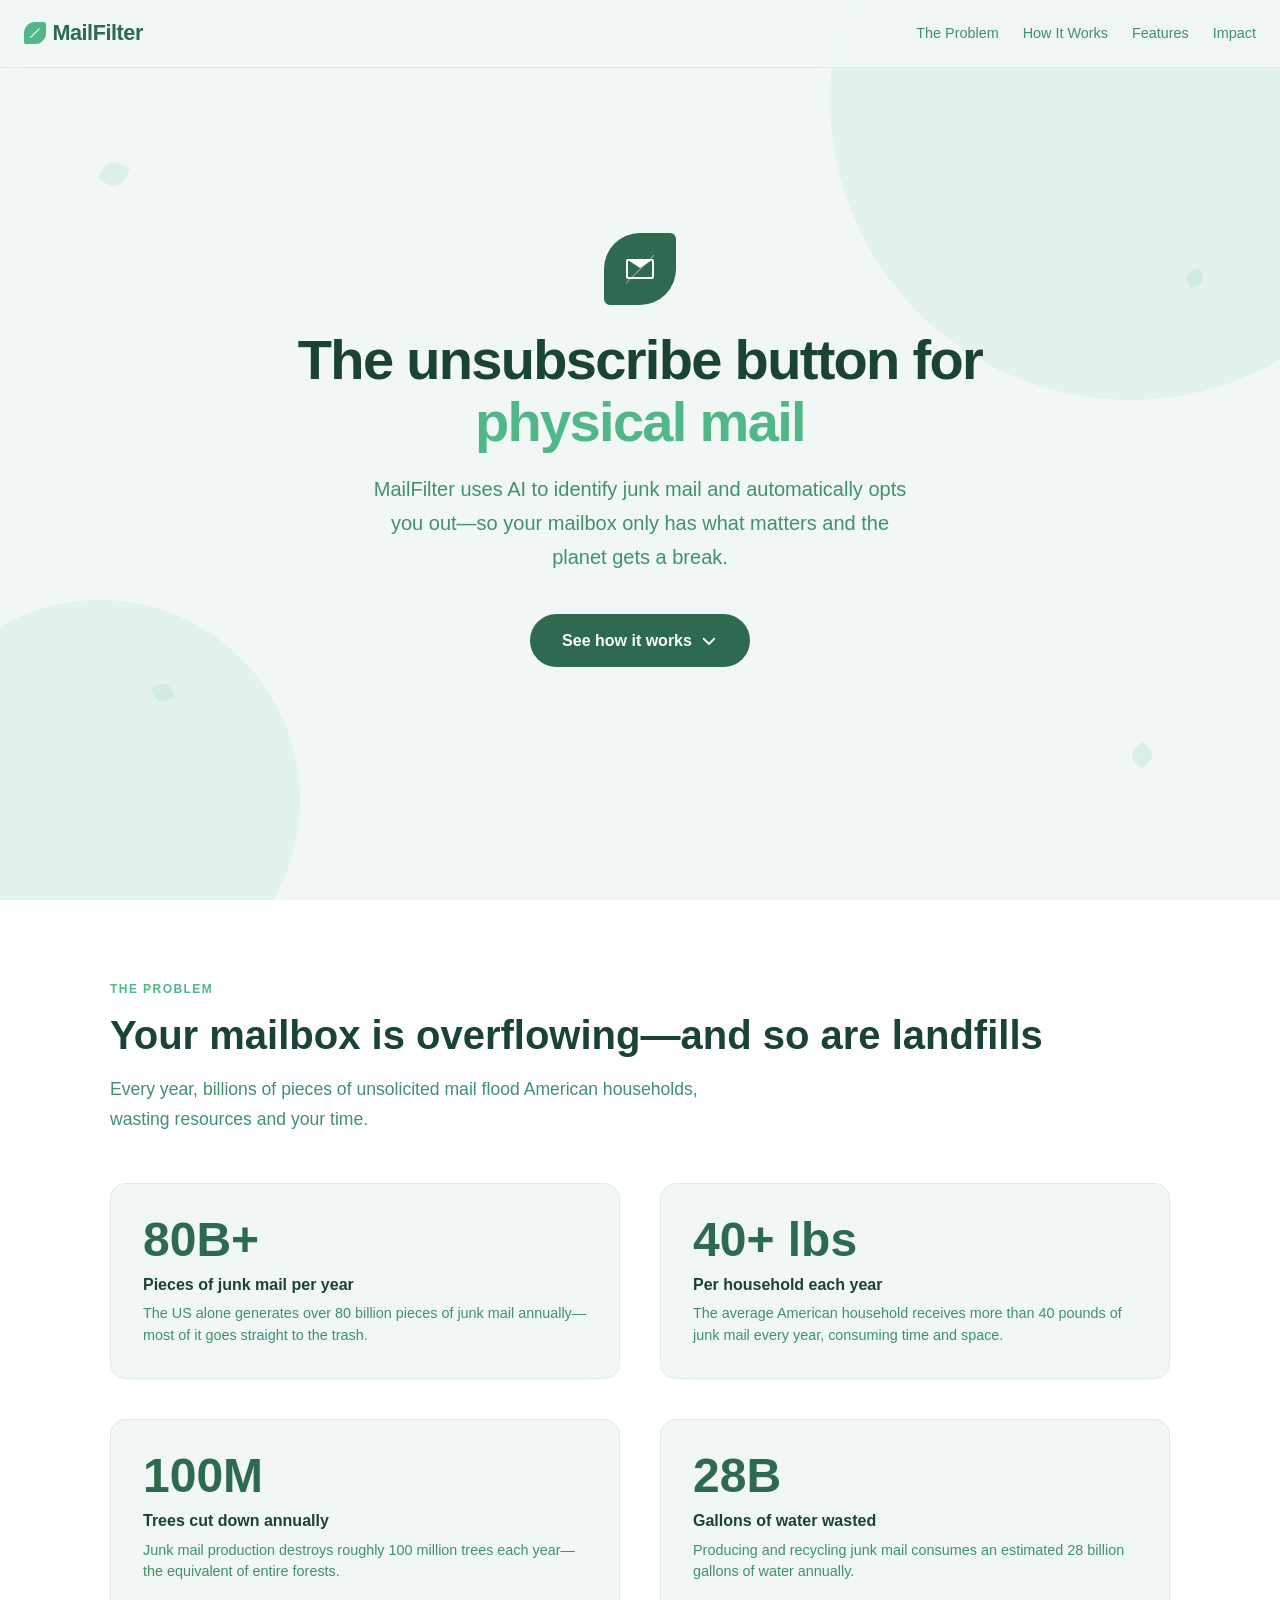
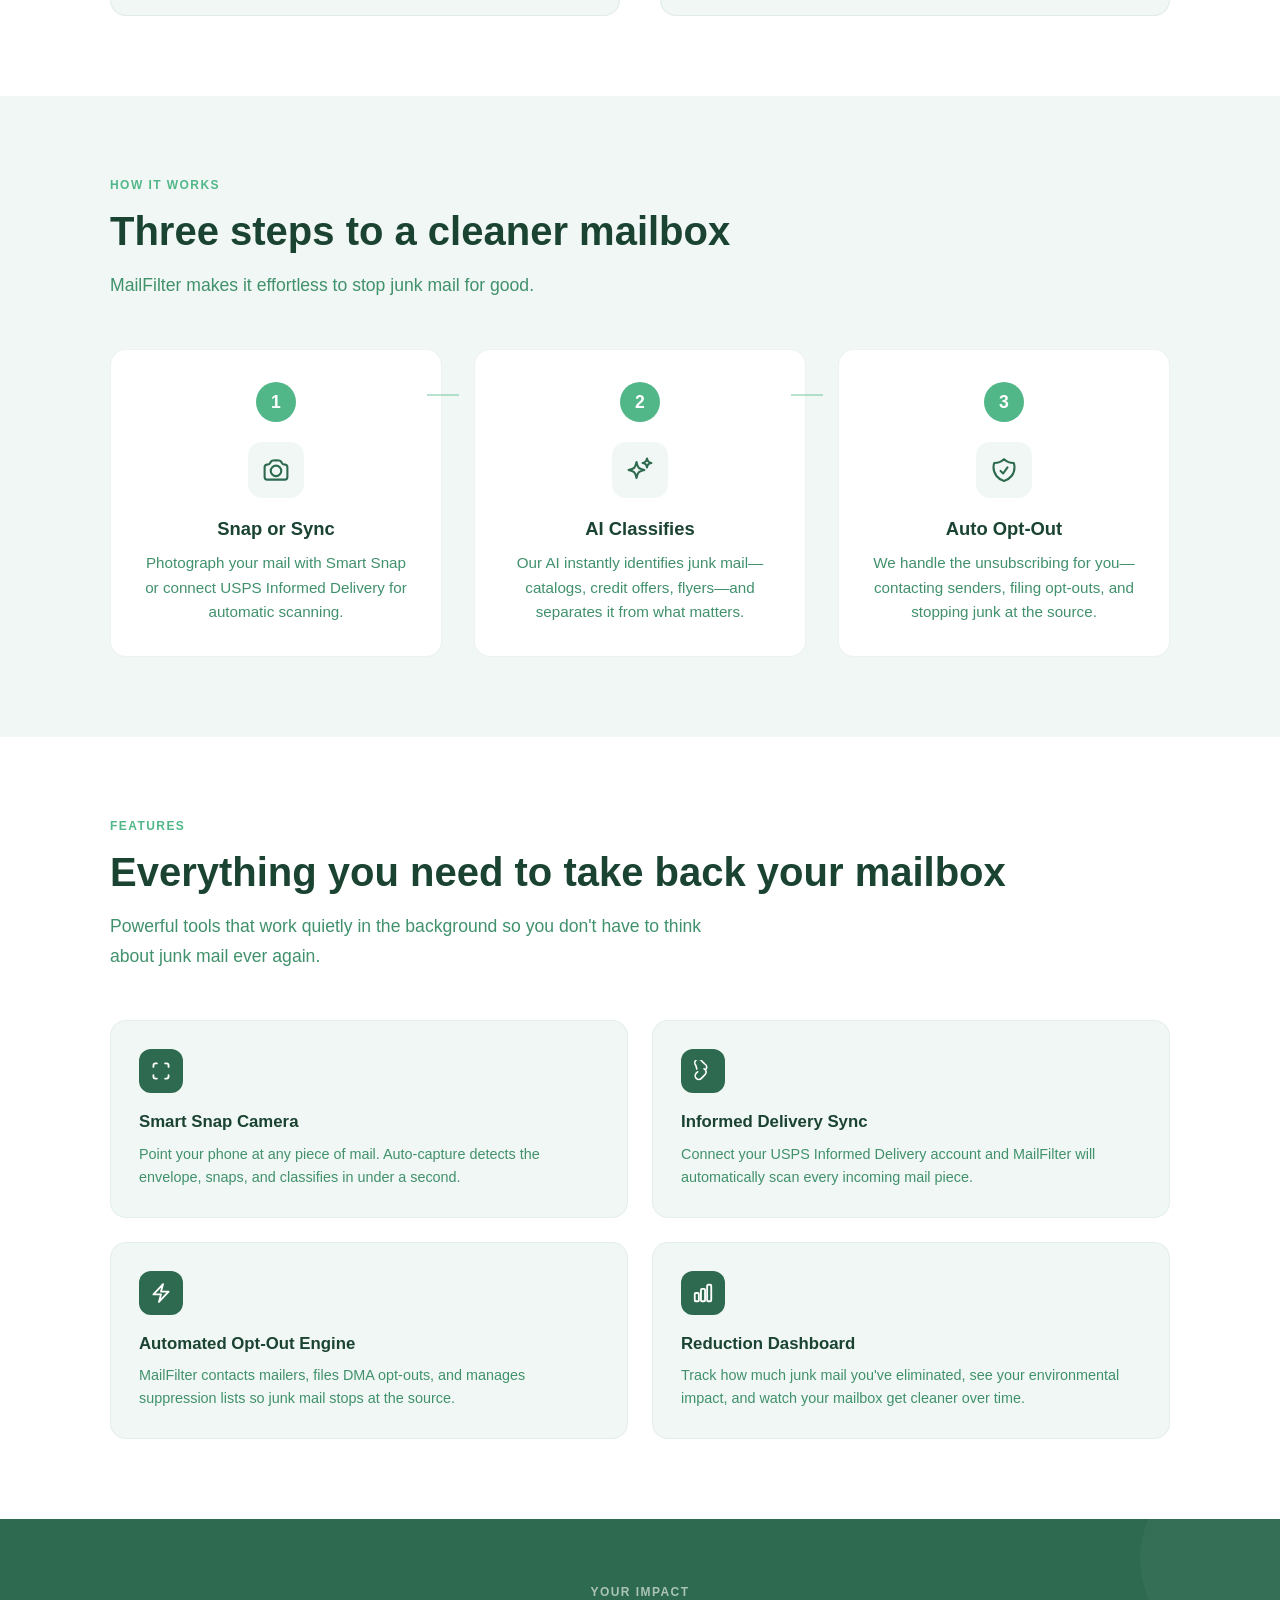
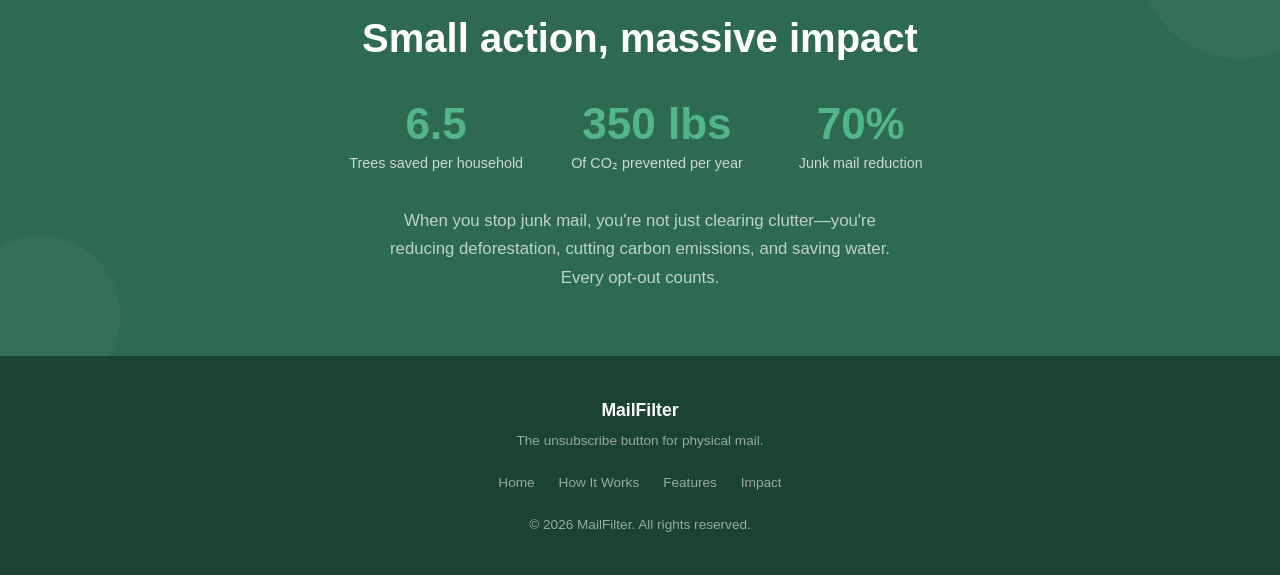
==== index.html @ 35d31c89 "Initial landing page for MailFilter Single-file responsive landing page with eco/green theme, hero, " ====
<!DOCTYPE html>
<html lang="en">
<head>
<meta charset="UTF-8">
<meta name="viewport" content="width=device-width, initial-scale=1.0">
<title>MailFilter — The Unsubscribe Button for Physical Mail</title>
<meta name="description" content="MailFilter uses AI to identify and eliminate physical junk mail. Save trees, reduce waste, reclaim your mailbox.">
<style>
  *, *::before, *::after { margin: 0; padding: 0; box-sizing: border-box; }

  :root {
    --green-primary: #2D6A4F;
    --green-light: #52B788;
    --green-accent: #40916C;
    --green-dark: #1B4332;
    --bg: #F0F7F4;
    --white: #FFFFFF;
    --font: -apple-system, BlinkMacSystemFont, "Segoe UI", Roboto, Helvetica, Arial, sans-serif;
  }

  html { scroll-behavior: smooth; }

  body {
    font-family: var(--font);
    color: var(--green-dark);
    background: var(--bg);
    line-height: 1.6;
    overflow-x: hidden;
  }

  /* ---- NAV ---- */
  nav {
    position: fixed;
    top: 0;
    width: 100%;
    background: rgba(240, 247, 244, 0.92);
    backdrop-filter: blur(10px);
    -webkit-backdrop-filter: blur(10px);
    z-index: 100;
    padding: 1rem 1.5rem;
    display: flex;
    align-items: center;
    justify-content: space-between;
    border-bottom: 1px solid rgba(45, 106, 79, 0.1);
  }

  .logo {
    font-size: 1.35rem;
    font-weight: 700;
    color: var(--green-primary);
    letter-spacing: -0.02em;
    display: flex;
    align-items: center;
    gap: 0.4rem;
    text-decoration: none;
  }

  .logo-leaf {
    display: inline-block;
    width: 22px;
    height: 22px;
    background: var(--green-light);
    border-radius: 50% 2px 50% 2px;
    position: relative;
  }
  .logo-leaf::after {
    content: "";
    position: absolute;
    top: 50%;
    left: 50%;
    width: 60%;
    height: 1px;
    background: var(--white);
    transform: translate(-50%, -50%) rotate(-45deg);
  }

  nav a:not(.logo) {
    color: var(--green-accent);
    text-decoration: none;
    font-size: 0.9rem;
    font-weight: 500;
    transition: color 0.2s;
  }
  nav a:not(.logo):hover { color: var(--green-primary); }

  .nav-links { display: flex; gap: 1.5rem; }

  /* ---- SECTIONS (shared) ---- */
  section { padding: 5rem 1.5rem; }

  .container {
    max-width: 1060px;
    margin: 0 auto;
  }

  .section-label {
    font-size: 0.75rem;
    font-weight: 600;
    letter-spacing: 0.12em;
    text-transform: uppercase;
    color: var(--green-light);
    margin-bottom: 0.75rem;
  }

  .section-title {
    font-size: clamp(1.75rem, 4vw, 2.5rem);
    font-weight: 700;
    line-height: 1.2;
    margin-bottom: 1rem;
    color: var(--green-dark);
  }

  .section-subtitle {
    font-size: 1.1rem;
    color: var(--green-accent);
    max-width: 600px;
    line-height: 1.7;
  }

  /* ---- HERO ---- */
  .hero {
    min-height: 100vh;
    display: flex;
    align-items: center;
    justify-content: center;
    text-align: center;
    padding-top: 5rem;
    position: relative;
    overflow: hidden;
  }

  .hero::before,
  .hero::after {
    content: "";
    position: absolute;
    border-radius: 50%;
    opacity: 0.08;
    background: var(--green-light);
  }
  .hero::before {
    width: 600px;
    height: 600px;
    top: -200px;
    right: -150px;
  }
  .hero::after {
    width: 400px;
    height: 400px;
    bottom: -100px;
    left: -100px;
  }

  .hero-content { position: relative; z-index: 1; max-width: 720px; }

  .hero-icon {
    width: 72px;
    height: 72px;
    margin: 0 auto 1.5rem;
    background: var(--green-primary);
    border-radius: 50% 6px 50% 6px;
    display: flex;
    align-items: center;
    justify-content: center;
    position: relative;
  }
  .hero-icon::after {
    content: "";
    width: 55%;
    height: 1px;
    background: rgba(255,255,255,0.5);
    transform: rotate(-45deg);
    position: absolute;
  }
  .hero-icon .envelope {
    width: 28px;
    height: 20px;
    border: 2px solid var(--white);
    border-radius: 2px;
    position: relative;
  }
  .hero-icon .envelope::before {
    content: "";
    position: absolute;
    top: -1px;
    left: 50%;
    transform: translateX(-50%);
    border: 8px solid transparent;
    border-top: 8px solid var(--white);
    border-left: 12px solid transparent;
    border-right: 12px solid transparent;
  }

  .hero h1 {
    font-size: clamp(2.2rem, 6vw, 3.5rem);
    font-weight: 800;
    line-height: 1.1;
    color: var(--green-dark);
    margin-bottom: 1.25rem;
    letter-spacing: -0.03em;
  }
  .hero h1 span { color: var(--green-light); }

  .hero-tagline {
    font-size: clamp(1.05rem, 2.5vw, 1.25rem);
    color: var(--green-accent);
    max-width: 540px;
    margin: 0 auto 2.5rem;
    line-height: 1.7;
  }

  .hero-cta {
    display: inline-flex;
    align-items: center;
    gap: 0.5rem;
    padding: 0.85rem 2rem;
    background: var(--green-primary);
    color: var(--white);
    border-radius: 50px;
    text-decoration: none;
    font-weight: 600;
    font-size: 1rem;
    transition: background 0.2s, transform 0.2s;
  }
  .hero-cta:hover { background: var(--green-dark); transform: translateY(-1px); }
  .hero-cta svg { width: 18px; height: 18px; }

  /* small floating leaves */
  .leaf-deco {
    position: absolute;
    width: 18px;
    height: 18px;
    background: var(--green-light);
    border-radius: 50% 2px 50% 2px;
    opacity: 0.12;
  }
  .leaf-deco:nth-child(1) { top: 18%; left: 8%; transform: rotate(30deg); width: 24px; height: 24px; }
  .leaf-deco:nth-child(2) { top: 30%; right: 6%; transform: rotate(-20deg); width: 16px; height: 16px; }
  .leaf-deco:nth-child(3) { bottom: 22%; left: 12%; transform: rotate(60deg); }
  .leaf-deco:nth-child(4) { bottom: 15%; right: 10%; transform: rotate(-45deg); width: 20px; height: 20px; }

  /* ---- PROBLEM ---- */
  .problem { background: var(--white); }

  .problem-grid {
    display: grid;
    grid-template-columns: 1fr 1fr;
    gap: 2.5rem;
    margin-top: 3rem;
  }

  .stat-card {
    background: var(--bg);
    border-radius: 16px;
    padding: 2rem;
    border: 1px solid rgba(45, 106, 79, 0.08);
  }

  .stat-number {
    font-size: clamp(2rem, 5vw, 3rem);
    font-weight: 800;
    color: var(--green-primary);
    line-height: 1;
    margin-bottom: 0.5rem;
  }

  .stat-label {
    font-size: 1rem;
    font-weight: 600;
    color: var(--green-dark);
    margin-bottom: 0.35rem;
  }

  .stat-desc {
    font-size: 0.9rem;
    color: var(--green-accent);
    line-height: 1.5;
  }

  /* ---- HOW IT WORKS ---- */
  .steps-grid {
    display: grid;
    grid-template-columns: repeat(3, 1fr);
    gap: 2rem;
    margin-top: 3rem;
  }

  .step-card {
    background: var(--white);
    border-radius: 16px;
    padding: 2rem;
    text-align: center;
    border: 1px solid rgba(45, 106, 79, 0.08);
    position: relative;
  }

  .step-num {
    width: 40px;
    height: 40px;
    border-radius: 50%;
    background: var(--green-light);
    color: var(--white);
    font-weight: 700;
    font-size: 1.1rem;
    display: flex;
    align-items: center;
    justify-content: center;
    margin: 0 auto 1.25rem;
  }

  .step-icon {
    width: 56px;
    height: 56px;
    margin: 0 auto 1rem;
    display: flex;
    align-items: center;
    justify-content: center;
    background: var(--bg);
    border-radius: 14px;
  }
  .step-icon svg { width: 28px; height: 28px; color: var(--green-primary); }

  .step-card h3 {
    font-size: 1.15rem;
    font-weight: 700;
    margin-bottom: 0.5rem;
    color: var(--green-dark);
  }

  .step-card p {
    font-size: 0.95rem;
    color: var(--green-accent);
    line-height: 1.6;
  }

  /* connector lines between steps */
  .step-card:not(:last-child)::after {
    content: "";
    position: absolute;
    top: 2.75rem;
    right: -1.1rem;
    width: 2rem;
    height: 2px;
    background: var(--green-light);
    opacity: 0.4;
  }

  /* ---- FEATURES ---- */
  .features { background: var(--white); }

  .features-grid {
    display: grid;
    grid-template-columns: 1fr 1fr;
    gap: 1.5rem;
    margin-top: 3rem;
  }

  .feature-card {
    background: var(--bg);
    border-radius: 16px;
    padding: 1.75rem;
    border: 1px solid rgba(45, 106, 79, 0.06);
    transition: transform 0.2s;
  }
  .feature-card:hover { transform: translateY(-2px); }

  .feature-icon {
    width: 44px;
    height: 44px;
    border-radius: 12px;
    background: var(--green-primary);
    display: flex;
    align-items: center;
    justify-content: center;
    margin-bottom: 1rem;
  }
  .feature-icon svg { width: 22px; height: 22px; color: var(--white); }

  .feature-card h3 {
    font-size: 1.05rem;
    font-weight: 700;
    margin-bottom: 0.4rem;
    color: var(--green-dark);
  }

  .feature-card p {
    font-size: 0.9rem;
    color: var(--green-accent);
    line-height: 1.6;
  }

  /* ---- IMPACT ---- */
  .impact-banner {
    background: var(--green-primary);
    color: var(--white);
    text-align: center;
    padding: 4rem 1.5rem;
    position: relative;
    overflow: hidden;
  }

  .impact-banner::before {
    content: "";
    position: absolute;
    top: -60px;
    right: -60px;
    width: 200px;
    height: 200px;
    border-radius: 50%;
    background: rgba(255,255,255,0.04);
  }
  .impact-banner::after {
    content: "";
    position: absolute;
    bottom: -40px;
    left: -40px;
    width: 160px;
    height: 160px;
    border-radius: 50%;
    background: rgba(255,255,255,0.04);
  }

  .impact-banner .section-label { color: rgba(255,255,255,0.6); }
  .impact-banner .section-title { color: var(--white); }

  .impact-stats {
    display: flex;
    justify-content: center;
    gap: 3rem;
    flex-wrap: wrap;
    margin-top: 2.5rem;
    position: relative;
    z-index: 1;
  }

  .impact-stat {
    text-align: center;
    min-width: 140px;
  }

  .impact-stat-num {
    font-size: clamp(2rem, 5vw, 2.75rem);
    font-weight: 800;
    line-height: 1;
    margin-bottom: 0.35rem;
    color: var(--green-light);
  }

  .impact-stat-label {
    font-size: 0.9rem;
    color: rgba(255,255,255,0.75);
  }

  .impact-message {
    margin-top: 2rem;
    font-size: 1.05rem;
    color: rgba(255,255,255,0.7);
    max-width: 500px;
    margin-left: auto;
    margin-right: auto;
    line-height: 1.7;
    position: relative;
    z-index: 1;
  }

  /* ---- FOOTER ---- */
  footer {
    background: var(--green-dark);
    color: rgba(255,255,255,0.55);
    text-align: center;
    padding: 2.5rem 1.5rem;
    font-size: 0.85rem;
  }

  .footer-logo {
    font-size: 1.1rem;
    font-weight: 700;
    color: var(--white);
    margin-bottom: 0.35rem;
  }

  .footer-tagline {
    margin-bottom: 1.25rem;
    font-size: 0.85rem;
  }

  .footer-links {
    display: flex;
    justify-content: center;
    gap: 1.5rem;
    margin-bottom: 1.25rem;
  }

  .footer-links a {
    color: rgba(255,255,255,0.55);
    text-decoration: none;
    font-size: 0.85rem;
    transition: color 0.2s;
  }
  .footer-links a:hover { color: var(--white); }

  /* ---- RESPONSIVE ---- */
  @media (max-width: 768px) {
    .nav-links { display: none; }
    section { padding: 3.5rem 1.25rem; }

    .problem-grid { grid-template-columns: 1fr; gap: 1.25rem; }
    .steps-grid { grid-template-columns: 1fr; gap: 1.25rem; }
    .step-card:not(:last-child)::after { display: none; }
    .features-grid { grid-template-columns: 1fr; gap: 1.25rem; }

    .impact-stats { gap: 2rem; }
  }

  @media (max-width: 480px) {
    .hero { min-height: 90vh; }
    .hero h1 { font-size: 2rem; }
  }
</style>
</head>
<body>

<!-- NAV -->
<nav>
  <a href="#" class="logo">
    <span class="logo-leaf"></span>
    MailFilter
  </a>
  <div class="nav-links">
    <a href="#problem">The Problem</a>
    <a href="#how-it-works">How It Works</a>
    <a href="#features">Features</a>
    <a href="#impact">Impact</a>
  </div>
</nav>

<!-- HERO -->
<section class="hero" id="hero">
  <div class="leaf-deco"></div>
  <div class="leaf-deco"></div>
  <div class="leaf-deco"></div>
  <div class="leaf-deco"></div>
  <div class="hero-content">
    <div class="hero-icon">
      <div class="envelope"></div>
    </div>
    <h1>The unsubscribe button for <span>physical mail</span></h1>
    <p class="hero-tagline">
      MailFilter uses AI to identify junk mail and automatically opts you out&mdash;so your
      mailbox only has what matters and the planet gets a break.
    </p>
    <a href="#how-it-works" class="hero-cta">
      See how it works
      <svg xmlns="http://www.w3.org/2000/svg" fill="none" viewBox="0 0 24 24" stroke="currentColor" stroke-width="2.5">
        <path stroke-linecap="round" stroke-linejoin="round" d="M19 9l-7 7-7-7"/>
      </svg>
    </a>
  </div>
</section>

<!-- PROBLEM -->
<section class="problem" id="problem">
  <div class="container">
    <p class="section-label">The Problem</p>
    <h2 class="section-title">Your mailbox is overflowing&mdash;and so are landfills</h2>
    <p class="section-subtitle">
      Every year, billions of pieces of unsolicited mail flood American households, wasting resources and your time.
    </p>

    <div class="problem-grid">
      <div class="stat-card">
        <div class="stat-number">80B+</div>
        <div class="stat-label">Pieces of junk mail per year</div>
        <p class="stat-desc">The US alone generates over 80 billion pieces of junk mail annually&mdash;most of it goes straight to the trash.</p>
      </div>
      <div class="stat-card">
        <div class="stat-number">40+ lbs</div>
        <div class="stat-label">Per household each year</div>
        <p class="stat-desc">The average American household receives more than 40 pounds of junk mail every year, consuming time and space.</p>
      </div>
      <div class="stat-card">
        <div class="stat-number">100M</div>
        <div class="stat-label">Trees cut down annually</div>
        <p class="stat-desc">Junk mail production destroys roughly 100 million trees each year&mdash;the equivalent of entire forests.</p>
      </div>
      <div class="stat-card">
        <div class="stat-number">28B</div>
        <div class="stat-label">Gallons of water wasted</div>
        <p class="stat-desc">Producing and recycling junk mail consumes an estimated 28 billion gallons of water annually.</p>
      </div>
    </div>
  </div>
</section>

<!-- HOW IT WORKS -->
<section class="how-it-works" id="how-it-works">
  <div class="container">
    <p class="section-label">How It Works</p>
    <h2 class="section-title">Three steps to a cleaner mailbox</h2>
    <p class="section-subtitle">
      MailFilter makes it effortless to stop junk mail for good.
    </p>

    <div class="steps-grid">
      <div class="step-card">
        <div class="step-num">1</div>
        <div class="step-icon">
          <!-- camera icon -->
          <svg xmlns="http://www.w3.org/2000/svg" fill="none" viewBox="0 0 24 24" stroke="currentColor" stroke-width="1.8">
            <path stroke-linecap="round" stroke-linejoin="round" d="M6.827 6.175A2.31 2.31 0 015.186 7.23c-.38.054-.757.112-1.134.175C2.999 7.58 2.25 8.507 2.25 9.574V18a2.25 2.25 0 002.25 2.25h15A2.25 2.25 0 0021.75 18V9.574c0-1.067-.75-1.994-1.802-2.169a47.865 47.865 0 00-1.134-.175 2.31 2.31 0 01-1.64-1.055l-.822-1.316a2.192 2.192 0 00-1.736-1.039 48.774 48.774 0 00-5.232 0 2.192 2.192 0 00-1.736 1.039l-.821 1.316z"/>
            <path stroke-linecap="round" stroke-linejoin="round" d="M16.5 12.75a4.5 4.5 0 11-9 0 4.5 4.5 0 019 0z"/>
          </svg>
        </div>
        <h3>Snap or Sync</h3>
        <p>Photograph your mail with Smart Snap or connect USPS Informed Delivery for automatic scanning.</p>
      </div>

      <div class="step-card">
        <div class="step-num">2</div>
        <div class="step-icon">
          <!-- sparkle/AI icon -->
          <svg xmlns="http://www.w3.org/2000/svg" fill="none" viewBox="0 0 24 24" stroke="currentColor" stroke-width="1.8">
            <path stroke-linecap="round" stroke-linejoin="round" d="M9.813 15.904L9 18.75l-.813-2.846a4.5 4.5 0 00-3.09-3.09L2.25 12l2.846-.813a4.5 4.5 0 003.09-3.09L9 5.25l.813 2.846a4.5 4.5 0 003.09 3.09L15.75 12l-2.846.813a4.5 4.5 0 00-3.09 3.09zM18.259 8.715L18 9.75l-.259-1.035a3.375 3.375 0 00-2.455-2.456L14.25 6l1.036-.259a3.375 3.375 0 002.455-2.456L18 2.25l.259 1.035a3.375 3.375 0 002.455 2.456L21.75 6l-1.036.259a3.375 3.375 0 00-2.455 2.456z"/>
          </svg>
        </div>
        <h3>AI Classifies</h3>
        <p>Our AI instantly identifies junk mail&mdash;catalogs, credit offers, flyers&mdash;and separates it from what matters.</p>
      </div>

      <div class="step-card">
        <div class="step-num">3</div>
        <div class="step-icon">
          <!-- shield/check icon -->
          <svg xmlns="http://www.w3.org/2000/svg" fill="none" viewBox="0 0 24 24" stroke="currentColor" stroke-width="1.8">
            <path stroke-linecap="round" stroke-linejoin="round" d="M9 12.75L11.25 15 15 9.75m-3-7.036A11.959 11.959 0 013.598 6 11.99 11.99 0 003 9.749c0 5.592 3.824 10.29 9 11.623 5.176-1.332 9-6.03 9-11.622 0-1.31-.21-2.571-.598-3.751h-.152c-3.196 0-6.1-1.248-8.25-3.285z"/>
          </svg>
        </div>
        <h3>Auto Opt-Out</h3>
        <p>We handle the unsubscribing for you&mdash;contacting senders, filing opt-outs, and stopping junk at the source.</p>
      </div>
    </div>
  </div>
</section>

<!-- FEATURES -->
<section class="features" id="features">
  <div class="container">
    <p class="section-label">Features</p>
    <h2 class="section-title">Everything you need to take back your mailbox</h2>
    <p class="section-subtitle">
      Powerful tools that work quietly in the background so you don't have to think about junk mail ever again.
    </p>

    <div class="features-grid">
      <div class="feature-card">
        <div class="feature-icon">
          <!-- camera viewfinder -->
          <svg xmlns="http://www.w3.org/2000/svg" fill="none" viewBox="0 0 24 24" stroke="currentColor" stroke-width="2">
            <path stroke-linecap="round" stroke-linejoin="round" d="M7.5 3.75H6A2.25 2.25 0 003.75 6v1.5M16.5 3.75H18A2.25 2.25 0 0120.25 6v1.5m0 9V18A2.25 2.25 0 0118 20.25h-1.5m-9 0H6A2.25 2.25 0 013.75 18v-1.5"/>
          </svg>
        </div>
        <h3>Smart Snap Camera</h3>
        <p>Point your phone at any piece of mail. Auto-capture detects the envelope, snaps, and classifies in under a second.</p>
      </div>

      <div class="feature-card">
        <div class="feature-icon">
          <!-- inbox/link -->
          <svg xmlns="http://www.w3.org/2000/svg" fill="none" viewBox="0 0 24 24" stroke="currentColor" stroke-width="2">
            <path stroke-linecap="round" stroke-linejoin="round" d="M13.19 8.688a4.5 4.5 0 011.242 7.244l-4.5 4.5a4.5 4.5 0 01-6.364-6.364l1.757-1.757m9.86-2.54a4.5 4.5 0 00-1.242-7.244l-4.5-4.5a4.5 4.5 0 00-6.364 6.364L4.25 8.81" transform="translate(1.5,2) scale(0.88)"/>
          </svg>
        </div>
        <h3>Informed Delivery Sync</h3>
        <p>Connect your USPS Informed Delivery account and MailFilter will automatically scan every incoming mail piece.</p>
      </div>

      <div class="feature-card">
        <div class="feature-icon">
          <!-- bolt -->
          <svg xmlns="http://www.w3.org/2000/svg" fill="none" viewBox="0 0 24 24" stroke="currentColor" stroke-width="2">
            <path stroke-linecap="round" stroke-linejoin="round" d="M3.75 13.5l10.5-11.25L12 10.5h8.25L9.75 21.75 12 13.5H3.75z"/>
          </svg>
        </div>
        <h3>Automated Opt-Out Engine</h3>
        <p>MailFilter contacts mailers, files DMA opt-outs, and manages suppression lists so junk mail stops at the source.</p>
      </div>

      <div class="feature-card">
        <div class="feature-icon">
          <!-- chart -->
          <svg xmlns="http://www.w3.org/2000/svg" fill="none" viewBox="0 0 24 24" stroke="currentColor" stroke-width="2">
            <path stroke-linecap="round" stroke-linejoin="round" d="M3 13.125C3 12.504 3.504 12 4.125 12h2.25c.621 0 1.125.504 1.125 1.125v6.75C7.5 20.496 6.996 21 6.375 21h-2.25A1.125 1.125 0 013 19.875v-6.75zM9.75 8.625c0-.621.504-1.125 1.125-1.125h2.25c.621 0 1.125.504 1.125 1.125v11.25c0 .621-.504 1.125-1.125 1.125h-2.25a1.125 1.125 0 01-1.125-1.125V8.625zM16.5 4.125c0-.621.504-1.125 1.125-1.125h2.25C20.496 3 21 3.504 21 4.125v15.75c0 .621-.504 1.125-1.125 1.125h-2.25a1.125 1.125 0 01-1.125-1.125V4.125z"/>
          </svg>
        </div>
        <h3>Reduction Dashboard</h3>
        <p>Track how much junk mail you've eliminated, see your environmental impact, and watch your mailbox get cleaner over time.</p>
      </div>
    </div>
  </div>
</section>

<!-- IMPACT -->
<section class="impact-banner" id="impact">
  <div class="container">
    <p class="section-label">Your Impact</p>
    <h2 class="section-title">Small action, massive impact</h2>

    <div class="impact-stats">
      <div class="impact-stat">
        <div class="impact-stat-num">6.5</div>
        <div class="impact-stat-label">Trees saved per household</div>
      </div>
      <div class="impact-stat">
        <div class="impact-stat-num">350 lbs</div>
        <div class="impact-stat-label">Of CO&#8322; prevented per year</div>
      </div>
      <div class="impact-stat">
        <div class="impact-stat-num">70%</div>
        <div class="impact-stat-label">Junk mail reduction</div>
      </div>
    </div>

    <p class="impact-message">
      When you stop junk mail, you're not just clearing clutter&mdash;you're reducing deforestation,
      cutting carbon emissions, and saving water. Every opt-out counts.
    </p>
  </div>
</section>

<!-- FOOTER -->
<footer>
  <div class="footer-logo">MailFilter</div>
  <p class="footer-tagline">The unsubscribe button for physical mail.</p>
  <div class="footer-links">
    <a href="#hero">Home</a>
    <a href="#how-it-works">How It Works</a>
    <a href="#features">Features</a>
    <a href="#impact">Impact</a>
  </div>
  <p>&copy; 2026 MailFilter. All rights reserved.</p>
</footer>

</body>
</html>
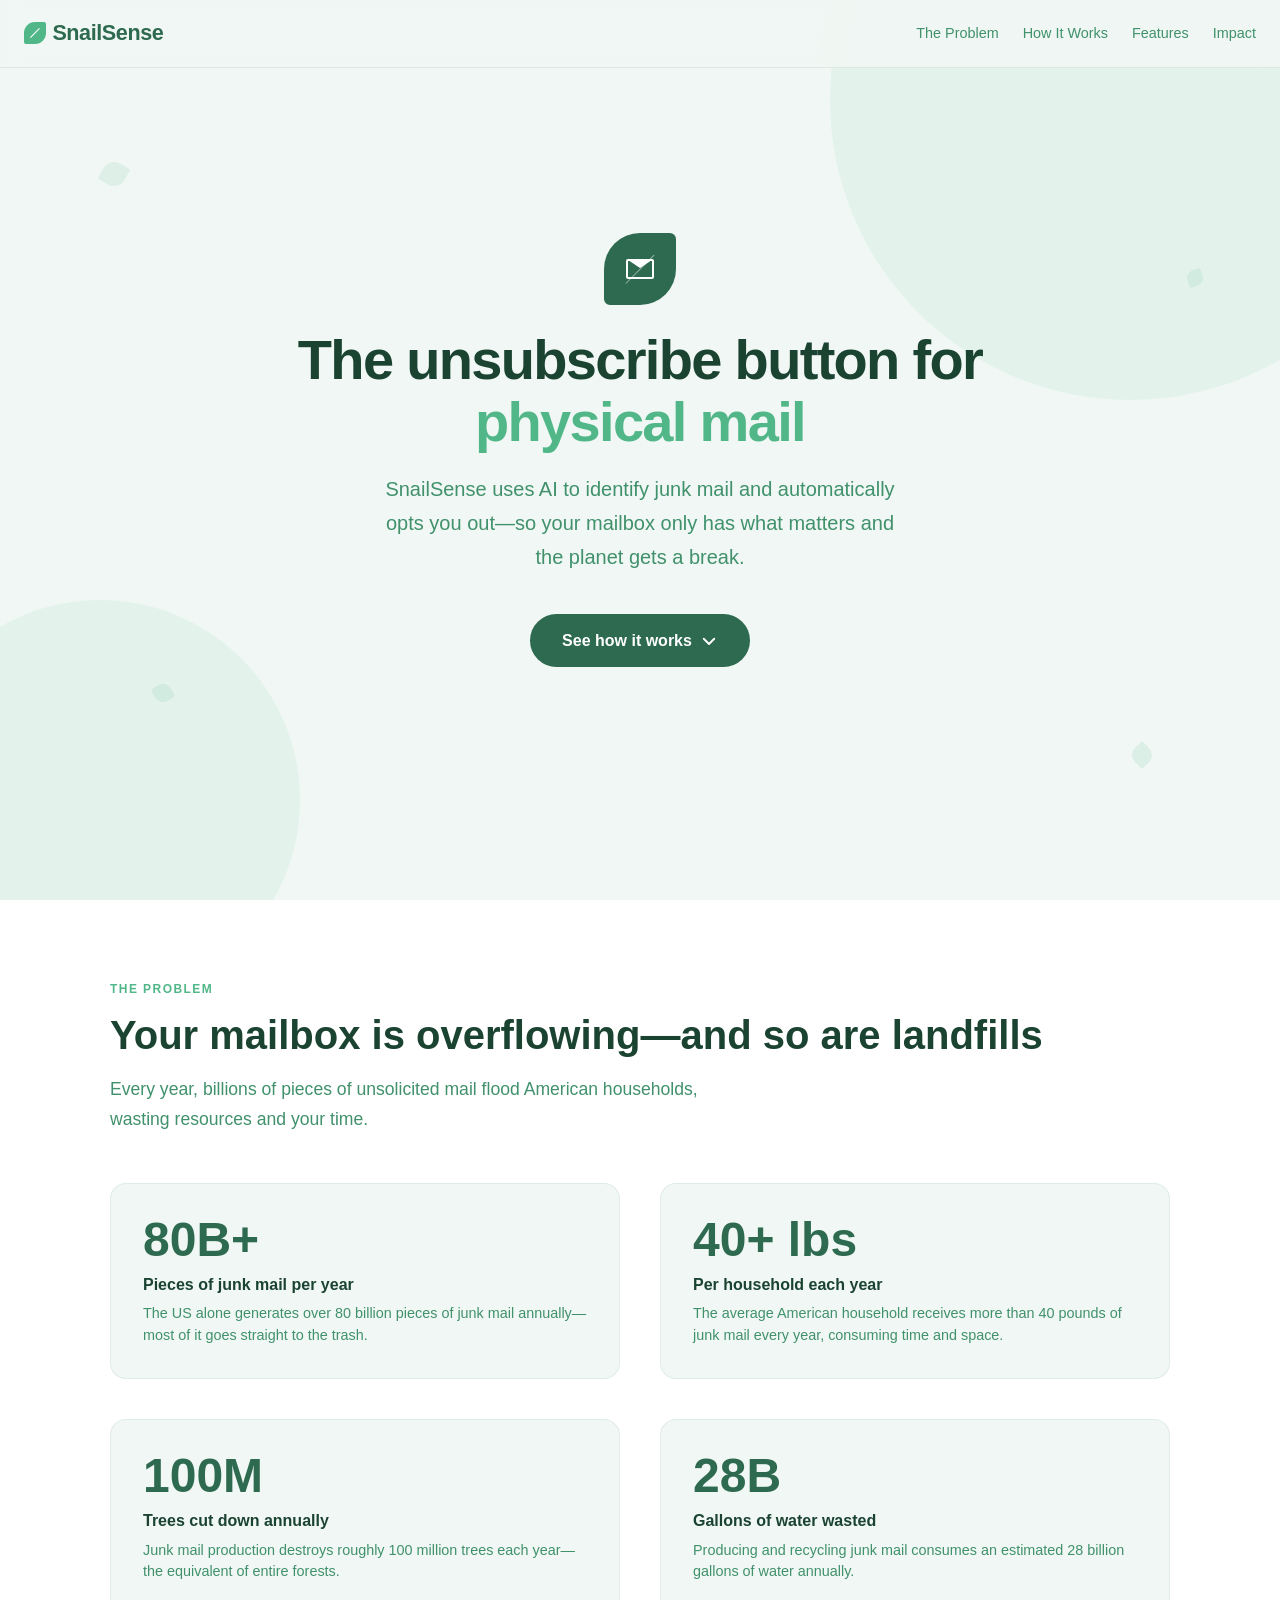
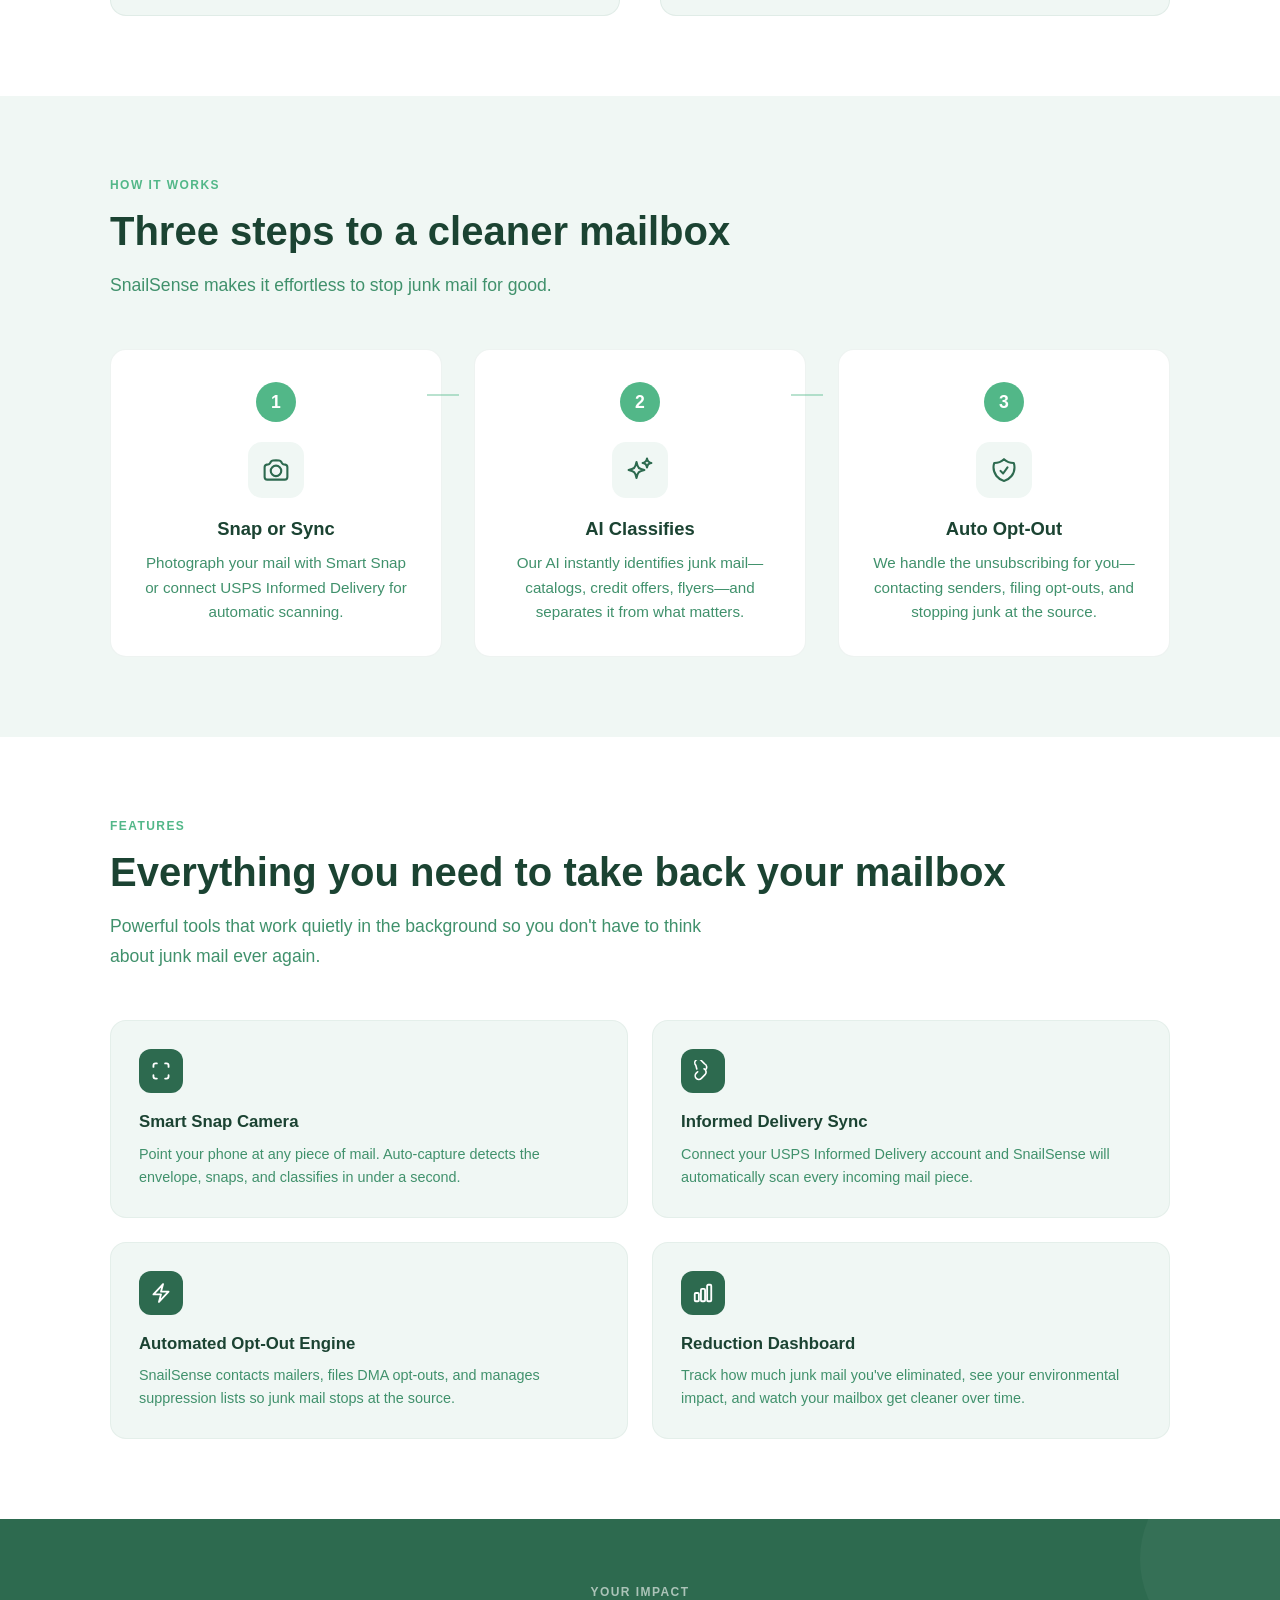
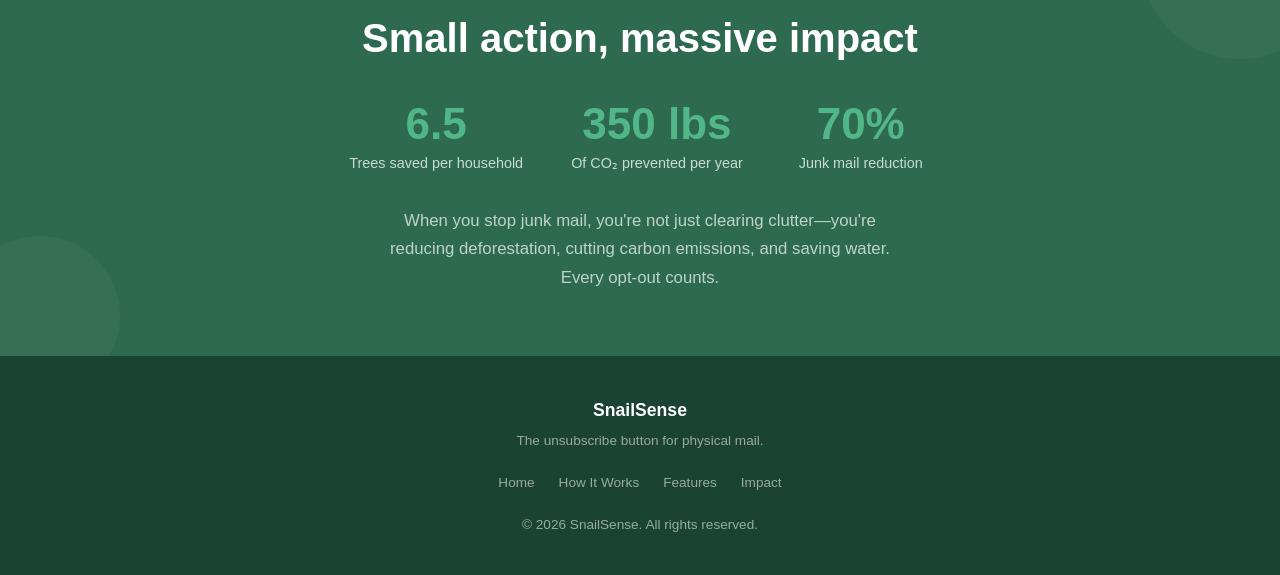
==== commit 4271b543: "Rebrand MailFilter → SnailSense across entire codebase Rename all user-facing strings, config values" ====
--- a/index.html
+++ b/index.html
@@ -3,8 +3,8 @@
 <head>
 <meta charset="UTF-8">
 <meta name="viewport" content="width=device-width, initial-scale=1.0">
-<title>MailFilter — The Unsubscribe Button for Physical Mail</title>
-<meta name="description" content="MailFilter uses AI to identify and eliminate physical junk mail. Save trees, reduce waste, reclaim your mailbox.">
+<title>SnailSense — The Unsubscribe Button for Physical Mail</title>
+<meta name="description" content="SnailSense uses AI to identify and eliminate physical junk mail. Save trees, reduce waste, reclaim your mailbox.">
 <style>
   *, *::before, *::after { margin: 0; padding: 0; box-sizing: border-box; }
 
@@ -523,7 +523,7 @@
 <nav>
   <a href="#" class="logo">
     <span class="logo-leaf"></span>
-    MailFilter
+    SnailSense
   </a>
   <div class="nav-links">
     <a href="#problem">The Problem</a>
@@ -545,7 +545,7 @@
     </div>
     <h1>The unsubscribe button for <span>physical mail</span></h1>
     <p class="hero-tagline">
-      MailFilter uses AI to identify junk mail and automatically opts you out&mdash;so your
+      SnailSense uses AI to identify junk mail and automatically opts you out&mdash;so your
       mailbox only has what matters and the planet gets a break.
     </p>
     <a href="#how-it-works" class="hero-cta">
@@ -597,7 +597,7 @@
     <p class="section-label">How It Works</p>
     <h2 class="section-title">Three steps to a cleaner mailbox</h2>
     <p class="section-subtitle">
-      MailFilter makes it effortless to stop junk mail for good.
+      SnailSense makes it effortless to stop junk mail for good.
     </p>
 
     <div class="steps-grid">
@@ -670,7 +670,7 @@
           </svg>
         </div>
         <h3>Informed Delivery Sync</h3>
-        <p>Connect your USPS Informed Delivery account and MailFilter will automatically scan every incoming mail piece.</p>
+        <p>Connect your USPS Informed Delivery account and SnailSense will automatically scan every incoming mail piece.</p>
       </div>
 
       <div class="feature-card">
@@ -681,7 +681,7 @@
           </svg>
         </div>
         <h3>Automated Opt-Out Engine</h3>
-        <p>MailFilter contacts mailers, files DMA opt-outs, and manages suppression lists so junk mail stops at the source.</p>
+        <p>SnailSense contacts mailers, files DMA opt-outs, and manages suppression lists so junk mail stops at the source.</p>
       </div>
 
       <div class="feature-card">
@@ -728,7 +728,7 @@
 
 <!-- FOOTER -->
 <footer>
-  <div class="footer-logo">MailFilter</div>
+  <div class="footer-logo">SnailSense</div>
   <p class="footer-tagline">The unsubscribe button for physical mail.</p>
   <div class="footer-links">
     <a href="#hero">Home</a>
@@ -736,7 +736,7 @@
     <a href="#features">Features</a>
     <a href="#impact">Impact</a>
   </div>
-  <p>&copy; 2026 MailFilter. All rights reserved.</p>
+  <p>&copy; 2026 SnailSense. All rights reserved.</p>
 </footer>
 
 </body>
